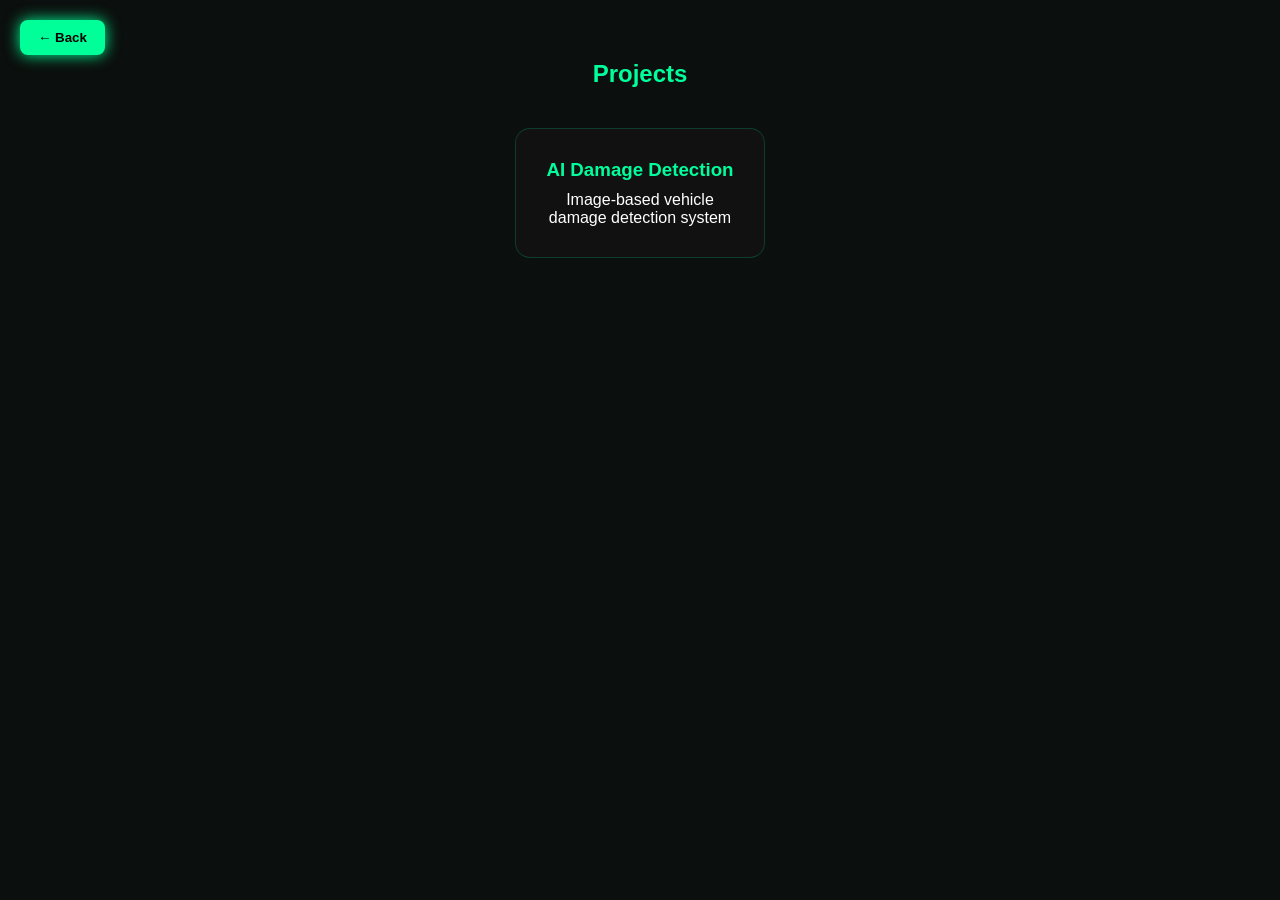
==== ai-damage-detection.html @ c366d210 "Updated portfolio website" ====
<!DOCTYPE html>
<html lang="en">
<head>
    <meta charset="UTF-8">
    <title>AI Damage Detection</title>
    <link rel="stylesheet" href="style.css">
</head>

<body>

<!-- BACK BUTTON -->
<button class="back-btn" onclick="goBack()">← Back</button>

<section class="projects" id="projects">
    <h2>Projects</h2>

    <div class="project-box">

        <!-- AI Damage Detection Project -->
        <a href="https://id-preview--5a998eb5-b7a9-4463-8d39-947fd8b8b6ab.lovable.app/auth"
           target="_blank"
           class="project-link">

            <div class="card">
                <h3>AI Damage Detection</h3>
                <p>Image-based vehicle damage detection system</p>
            </div>

        </a>

    </div>
</section>

<!-- JAVASCRIPT -->
<script>
function goBack() {
    window.history.back();
}
</script>

</body>
</html>
---- style.css ----
html{
    scroll-behavior:smooth;
}
:root{
    --primary-green:#00ff9c;
}
*{
    margin:0;
    padding:0;
    box-sizing:border-box;
    font-family: Arial, Helvetica, sans-serif;
}

body{
    background:#0b0f0d;
    color:#e5e5e5;
}

/* HEADER */
header{
    display:flex;
    justify-content:space-between;
    align-items:center;
    padding:20px 60px;
}

.logo{
    font-size:24px;
    font-weight:bold;
    color:#00ff9c;
}

.logo span{
    color:#ffffff;
}

nav a{
    margin-left:25px;
    text-decoration:none;
    color:#ccc;
}

nav a:hover{
    color:#00ff9c;
}

/* HERO */
.hero{
    display:flex;
    justify-content:space-between;
    align-items:center;
    padding:80px 60px;
    flex-wrap:wrap;
}

.hero-text h1{
    font-size:48px;
    line-height:1.2;
}

.hero-text span{
    color:#00ff9c;
}

.hero-text p{
    margin:20px 0;
    color:#aaa;
}

.btn{
    display:inline-block;
    padding:12px 30px;
    background:#00ff9c;
    color:#000;
    border-radius:30px;
    text-decoration:none;
    font-weight:bold;
}

.hero-img img{
    width:280px;
    height:280px;
    object-fit:cover;
    border-radius:50%;
    border:4px solid #00ff9c;
    box-shadow:0 0 25px #00ff9c;
}


/* SKILLS */
.skills, .projects{
    padding:60px;
    text-align:center;
}

.skills h2, .projects h2{
    margin-bottom:40px;
    color:#00ff9c;
}

.skill-box, .project-box{
    display:flex;
    justify-content:center;
    gap:30px;
    flex-wrap:wrap;
}

.card{
    background:#111;
    padding:30px;
    width:250px;
    border-radius:15px;
    border:1px solid #00ff9c30;
}

.card h3{
    color:#00ff9c;
    margin-bottom:10px;
}

/* FOOTER */
footer{
    text-align:center;
    padding:40px;
    background:#050705;
    margin-top:40px;
}

.hero-img{
    display:flex;
    justify-content:center;
    align-items:center;
}

.photo-bg{
    width:360px;
    height:360px;
    border-radius:50%;
    background:#f2f2f2;   /* light background like sample */
    display:flex;
    justify-content:center;
    align-items:center;
}

.photo-bg img{
    width:300px;
    height:300px;
    border-radius:50%;
    object-fit:cover;
}

@media (max-width:768px){
    .photo-bg{
        width:260px;
        height:260px;
    }
    .photo-bg img{
        width:220px;
        height:220px;
    }
}

.photo-bg{
    border:6px solid #6c63ff;
}

.photo-bg{
    box-shadow:0 10px 30px rgba(0,0,0,0.1);
}

.buttons{
    display:flex;
    gap:15px;
    margin-top:25px;
}

.btn{
    padding:12px 22px;
    border-radius:8px;
    text-decoration:none;
    font-weight:600;
    display:inline-flex;
    align-items:center;
    gap:8px;
}

.primary{
    background:transparent;
    color:var(--primary-green);
    border:2px solid var(--primary-green);
}

.primary:hover{
    background:var(--primary-green);
    color:#000;
}
.secondary{
    background:transparent;
    color:var(--primary-green);
    border:2px solid var(--primary-green);
}

.secondary:hover{
    background:var(--primary-green);
    color:#000;
}


/* SOCIAL ICONS */
.social-icons{
    margin-top:30px;
    display:flex;
    gap:15px;
}

.social-icons a{
    width:42px;
    height:42px;
    border-radius:50%;
    background:#0b0f0d;
    border:2px solid var(--primary-green);
    display:flex;
    align-items:center;
    justify-content:center;
    box-shadow:0 0 15px rgba(0,255,156,0.4);
}

.social-icons img{
    width:20px;
    filter:invert(69%) sepia(76%) saturate(462%) hue-rotate(93deg);
}

.social-icons a:hover{
    box-shadow:0 0 30px var(--primary-green);
    transform:scale(1.1);
    transition:0.3s;
}

.typing{
    color:var(--primary-green);
    border-right:3px solid var(--primary-green);
    padding-right:5px;
    white-space:nowrap;
    overflow:hidden;
    animation: blink 0.7s infinite;
}

@keyframes blink{
    50%{ border-color: transparent; }
}

.skills-section{
    background:#050a08;
    padding:80px 20px;
}

.skills-section h2{
    text-align:center;
    color:#00ff9c;
    font-size:36px;
    margin-bottom:40px;
    text-shadow:0 0 15px #00ff9c;
}

/* MAIN BOX */
.skills-box{
    max-width:700px;
    margin:0 auto;
    background:#579e66;
    padding:40px 35px;
    border-radius:20px;
    box-shadow:0 15px 40px rgba(0,0,0,0.3);
}

/* SKILL ROW */
.skill{
    margin-bottom:28px;
}

.skill span{
    display:block;
    font-weight:600;
    margin-bottom:8px;
    color:#111;
}

/* BAR */
.progress{
    background:#e6e6e6;
    height:8px;
    border-radius:10px;
    overflow:hidden;
}

.progress-bar{
    height:100%;
    width:0;
    background:#00e6c3;
    border-radius:10px;
    transition:width 1.2s ease;
}

.html{ width:90%; }
.css{ width:70%; }
.js{ width:70%; }
.python{ width:90%; }
.php{ width:70%; }

.skills{
    padding:80px 60px;
    background:#050a08;
}

.skills h2{
    text-align:center;
    color:#00ff9c;
    margin-bottom:40px;
    font-size:32px;
    text-shadow:0 0 10px #00ff9c;
}

.skills-list{
    max-width:700px;
    margin:0 auto;
    background:#0b0f0d;
    padding:30px 40px;
    border-radius:15px;
    box-shadow:0 0 25px rgba(0,255,156,0.15);
}

.skills-list p{
    font-size:18px;
    color:#e5e5e5;
    margin-bottom:20px;
    line-height:1.6;
}

.skills-list span{
    color:#00ff9c;
    font-weight:600;
}

.project-link{
    text-decoration:none;
    color:inherit;
}

.project-link .card{
    cursor:pointer;
    transition:0.3s;
}

.project-link .card:hover{
    transform:translateY(-8px);
    box-shadow:0 0 30px rgba(0,255,156,0.4);
}

.project-detail{
    padding:80px 60px;
    color:#e5e5e5;
    background:#050a08;
}

.project-detail h1{
    color:#00ff9c;
    margin-bottom:20px;
}

.project-detail ul{
    margin:20px 0;
}

.project-detail li{
    margin-bottom:8px;
}

body{
    margin:0;
    font-family:Segoe UI, sans-serif;
  
    color:white;
}

.login-container{
    display:flex;
    height:100vh;
}

.left{
    flex:1;
    padding:80px;
    background:linear-gradient(135deg,#041824,#02050c);
}



.stats{
    display:flex;
    gap:20px;
    margin-top:40px;
}



.stat-box.green{
    color:#00ff7f;
}

.right{
    flex:1;
    display:flex;
    flex-direction:column;
    justify-content:center;
    align-items:center;
    background:#020814;
}


.btn:hover{
    background:#00eaff;
}

.back-btn {
    position: fixed;
    top: 20px;
    left: 20px;
    background: #00ff99;
    color: #000;
    border: none;
    padding: 10px 18px;
    border-radius: 8px;
    font-weight: bold;
    cursor: pointer;
    box-shadow: 0 0 15px #00ff99;
    transition: 0.3s;
}

.back-btn:hover {
    background: #00cc77;
    box-shadow: 0 0 25px #00ff99;
}

.contact {
    padding: 100px 20px;
    text-align: center;
    background: #050b08;
}

.contact h2 {
    color: #00ff99;
    margin-bottom: 30px;
    font-size: 32px;
}

.contact-box {
    max-width: 400px;
    margin: auto;
    background: #0f1f17;
    padding: 30px;
    border-radius: 15px;
    box-shadow: 0 0 25px #00ff99;
}

.contact-box p {
    color: #ffffff;
    font-size: 18px;
    margin: 15px 0;
}

.contact-box span {
    color: #00ff99;
    font-weight: bold;
}

.contact {
    padding: 100px 20px;
    text-align: center;
    background: #050b08;
}

.contact h2 {
    color: #00ff99;
    margin-bottom: 30px;
    font-size: 32px;
}

.contact-box {
    max-width: 350px;
    margin: auto;
    background: #0f1f17;
    padding: 30px;
    border-radius: 15px;
    box-shadow: 0 0 30px #00ff99;
}

.contact-item {
    display: flex;
    align-items: center;
    justify-content: center;
    gap: 15px;
    margin: 20px 0;
}

.contact-item i {
    font-size: 26px;
    color: #00ff99;
}

.contact-item button {
    background: transparent;
    border: 1px solid #00ff99;
    color: #00ff99;
    padding: 10px 16px;
    border-radius: 8px;
    cursor: pointer;
}

.contact-item button:hover {
    background: #00ff99;
    color: #000;
}

.phone-number {
    color: white;
    font-size: 18px;
}

.profile-container {
    width: 260px;
    height: 260px;
    border-radius: 50%;
    border: 4px solid #00ff99;
    box-shadow: 0 0 40px #00ff99;
    overflow: hidden;        /* MOST IMPORTANT */
    background: transparent; /* REMOVE COLOR */
}

.profile-container img {
    width: 100%;
    height: 100%;
    object-fit: cover;      /* image correct-aa fit aagum */
    border-radius: 50%;
}

.profile-pic {
    width: 320px;
    height: 320px;
    border-radius: 50%;
    display: flex;
    align-items: center;
    justify-content: center;

    /* Neon ring */
    border: 4px solid #00ff99;
    box-shadow: 
        0 0 25px #00ff99,
        0 0 50px #00ff99;

    animation: pulseGlow 3s infinite ease-in-out;
}

.profile-pic img {
    width: 100%;
    height: 100%;
    border-radius: 50%;
    object-fit: cover;
}

/* Animation */
@keyframes pulseGlow {
    0% {
        transform: scale(1) rotate(0deg);
        box-shadow: 0 0 25px #00ff99;
    }
    50% {
        transform: scale(1.05) rotate(1deg);
        box-shadow: 
            0 0 40px #00ff99,
            0 0 80px #00ff99;
    }
    100% {
        transform: scale(1) rotate(0deg);
        box-shadow: 0 0 25px #00ff99;
    }
}

.profile-pic:hover {
    box-shadow: 
        0 0 60px #00ff99,
        0 0 120px #00ff99;
    transition: 0.3s;
}

.footer {
    width: 100%;
    text-align: center;
    padding: 20px 0;
    margin-top: 60px;

    color: #aaa;
    font-size: 14px;
    letter-spacing: 1px;

    border-top: 1px solid rgba(0, 255, 153, 0.3);
    background: transparent;
}

.footer p {
    margin: 0;
}
.footer p:hover {
    color: #00ff99;
    text-shadow: 0 0 10px #00ff99;
    transition: 0.3s;
}

html {
    scroll-behavior: smooth;
}

#starCanvas {
  position: fixed;
  top: 0;
  left: 0;
  width: 100%;
  height: 100%;
  pointer-events: none; /* click block aagakoodadhu */
  z-index: 1;
}

#starCanvas {
  position: fixed;
  inset: 0;
  pointer-events: none;
  z-index: 1;
}
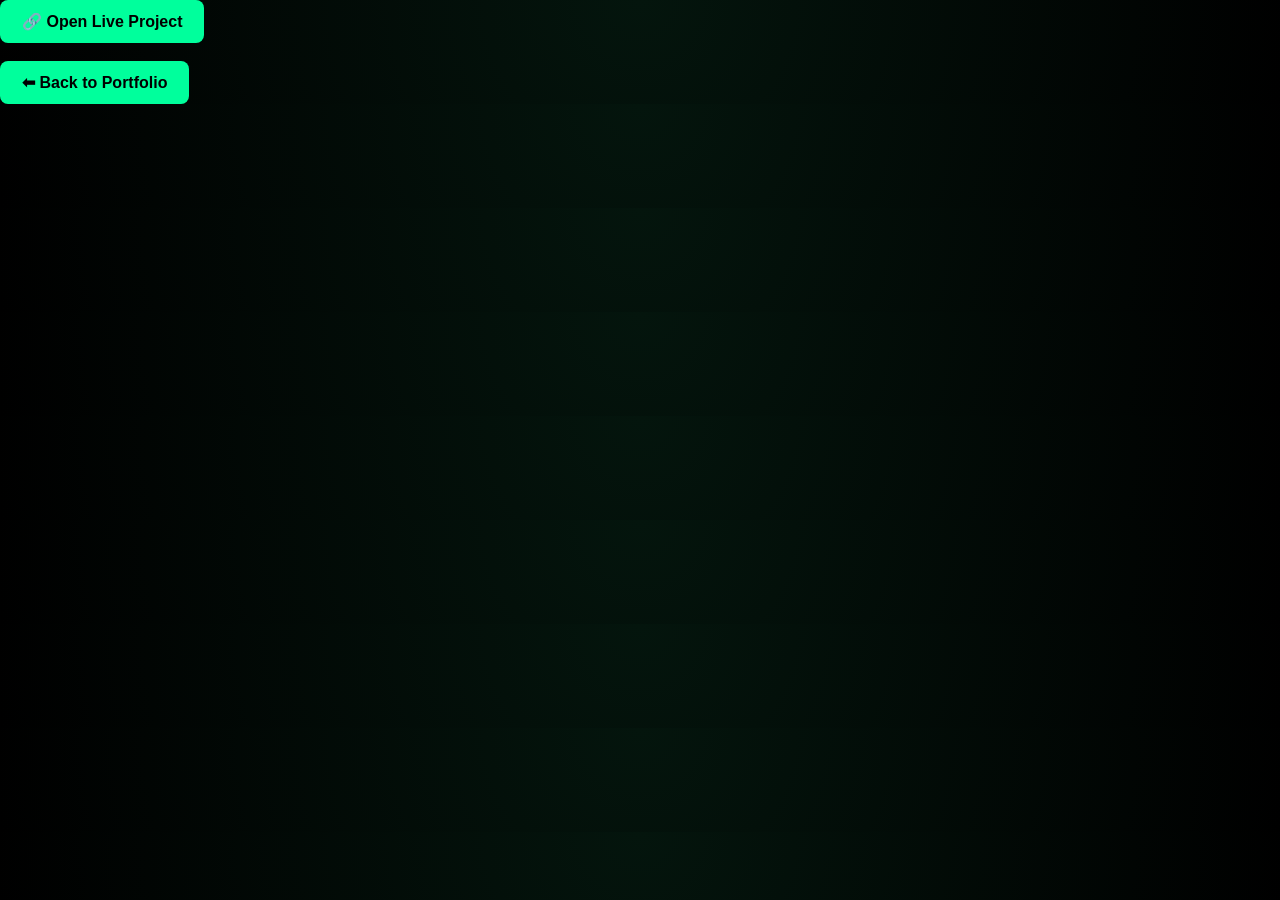
==== commit e1e97350: "Refactor AI Damage Detection HTML structure Updated the body class and modified project link structu" ====
--- a/ai-damage-detection.html
+++ b/ai-damage-detection.html
@@ -6,37 +6,19 @@
     <link rel="stylesheet" href="style.css">
 </head>
 
-<body>
+<body class="projects-page">
+    
 
-<!-- BACK BUTTON -->
-<button class="back-btn" onclick="goBack()">← Back</button>
-
-<section class="projects" id="projects">
-    <h2>Projects</h2>
-
-    <div class="project-box">
-
-        <!-- AI Damage Detection Project -->
         <a href="https://id-preview--5a998eb5-b7a9-4463-8d39-947fd8b8b6ab.lovable.app/auth"
            target="_blank"
-           class="project-link">
+           class="btn">
+           🔗 Open Live Project
+  </a>
+  <br><br>
 
-            <div class="card">
-                <h3>AI Damage Detection</h3>
-                <p>Image-based vehicle damage detection system</p>
-            </div>
+  <a href="index.html" class="btn">⬅ Back to Portfolio</a>
 
-        </a>
 
-    </div>
-</section>
-
-<!-- JAVASCRIPT -->
-<script>
-function goBack() {
-    window.history.back();
-}
-</script>
-
+        
 </body>
 </html>
--- a/style.css
+++ b/style.css
@@ -635,3 +635,147 @@
   z-index: 1;
 }
 
+* {
+  margin: 0;
+  padding: 0;
+  box-sizing: border-box;
+  font-family: "Segoe UI", sans-serif;
+}
+
+body {
+  background: radial-gradient(circle at top, #0f3d2e, #020b08);
+  color: #aaffdd;
+}
+
+.contact-section {
+  min-height: 100vh;
+  padding: 80px 10%;
+  text-align: center;
+}
+
+.title {
+  font-size: 3rem;
+  color: #00ff99;
+  text-shadow: 0 0 20px #00ff99;
+}
+
+.subtitle {
+  margin: 15px 0 60px;
+  color: #88ffcc;
+}
+
+.contact-wrapper {
+  display: flex;
+  gap: 40px;
+  justify-content: center;
+  flex-wrap: wrap;
+}
+
+.contact-box,
+.form-box {
+  background: rgba(0, 255, 153, 0.05);
+  border: 1px solid #00ff99;
+  box-shadow: 0 0 25px #00ff99;
+  border-radius: 15px;
+  padding: 30px;
+  width: 350px;
+}
+
+.contact-box h3 {
+  margin-bottom: 20px;
+  color: #00ff99;
+}
+
+.contact-box p {
+  margin: 12px 0;
+}
+
+.form-box input,
+.form-box textarea {
+  width: 100%;
+  margin-bottom: 15px;
+  padding: 12px;
+  background: transparent;
+  border: 1px solid #00ff99;
+  color: #aaffdd;
+  border-radius: 8px;
+}
+
+.form-box textarea {
+  height: 100px;
+  resize: none;
+}
+
+.form-box button {
+  width: 100%;
+  padding: 12px;
+  background: #00ff99;
+  color: #002b1c;
+  border: none;
+  border-radius: 8px;
+  font-weight: bold;
+  cursor: pointer;
+  transition: 0.3s;
+}
+
+.form-box button:hover {
+  box-shadow: 0 0 25px #00ff99;
+  transform: scale(1.05);
+}
+
+#star-container {
+  position: fixed;
+  top: 0;
+  left: 0;
+  pointer-events: none;
+  width: 100%;
+  height: 100%;
+  z-index: 9999;
+}
+
+.star {
+  position: absolute;
+  width: 6px;
+  height: 6px;
+  background: #00ff99;
+  box-shadow: 0 0 10px #00ff99, 0 0 20px #00ff99;
+  clip-path: polygon(
+    50% 0%,
+    61% 35%,
+    98% 35%,
+    68% 57%,
+    79% 91%,
+    50% 70%,
+    21% 91%,
+    32% 57%,
+    2% 35%,
+    39% 35%
+  );
+  animation: fadeOut 0.8s linear forwards;
+}
+
+@keyframes fadeOut {
+  to {
+    transform: scale(0) rotate(180deg);
+    opacity: 0;
+  }
+}
+
+#starCanvas {
+  position: fixed;
+  top: 0;
+  left: 0;
+  z-index: 9999;
+  pointer-events: none;
+}
+
+body {
+  background: radial-gradient(circle at top, #04150d, #000);
+}
+
+#starCanvas {
+  position: fixed;
+  inset: 0;
+  z-index: 0;
+  pointer-events: none;
+}
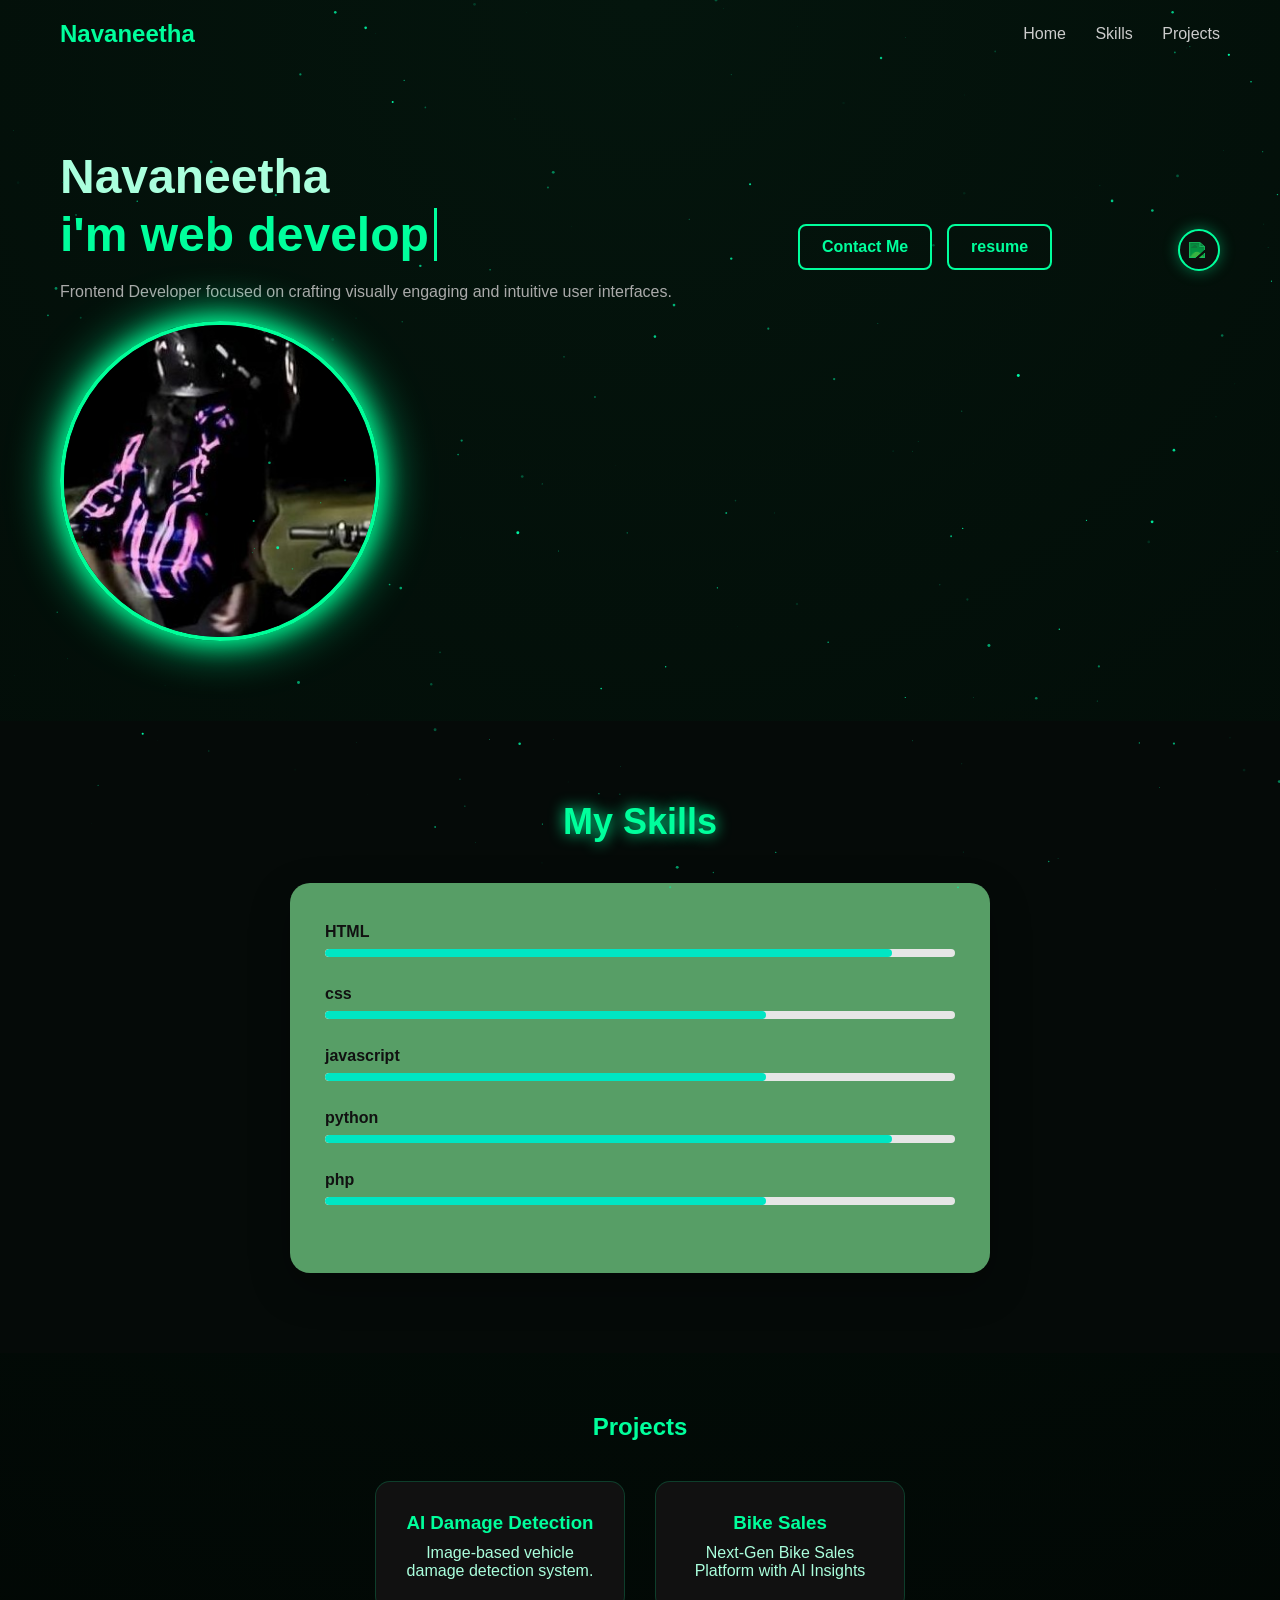
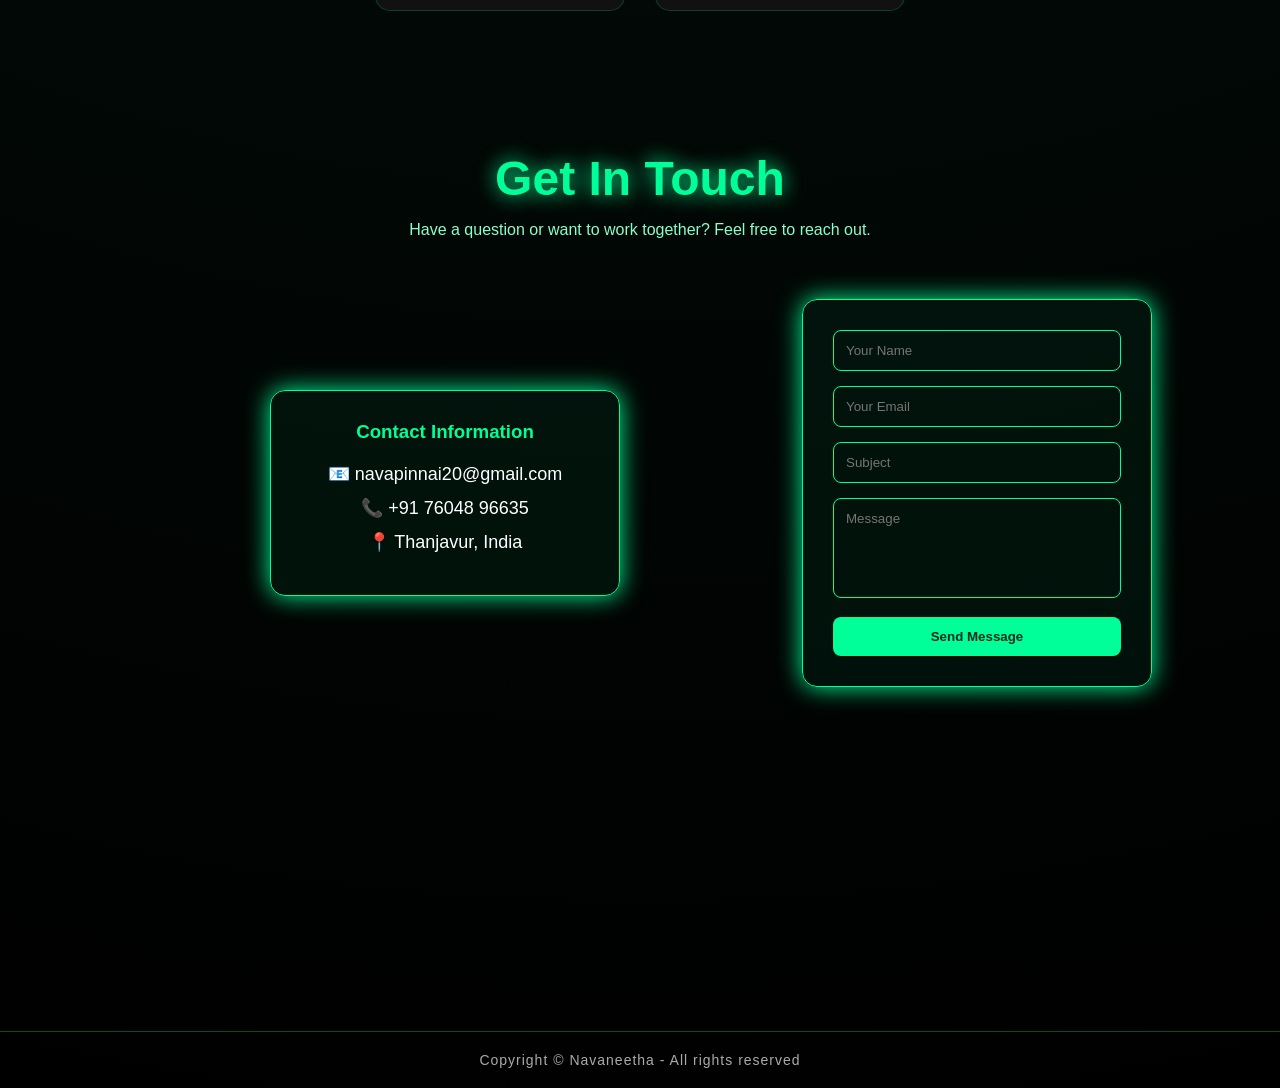
==== commit 36f7ba2f: "Refactor AI Damage Detection page for portfolio use Updated the title and structure of the AI Damage" ====
--- a/ai-damage-detection.html
+++ b/ai-damage-detection.html
@@ -1,24 +1,206 @@
+<!DOCTYPE html>
+<html lang="en">
+<link rel="stylesheet" href="https://cdnjs.cloudflare.com/ajax/libs/font-awesome/6.5.0/css/all.min.css">
+
+<head>
+    <meta charset="UTF-8">
+    <title>Nava | Full-Stack Developer</title>
+    <link rel="stylesheet" href="style.css">
+    <meta name="viewport" content="width=device-width, initial-scale=1.0">
+
+</head>
+<body>
+    <canvas id="starCanvas"></canvas>
+
+
+<header>
+    <div class="logo">Navaneetha<span></span></div>
+    <nav>
+        <a href="#home">Home</a>
+        <a href="#skills">Skills</a>
+        <a href="#projects">Projects</a>
+    </nav>
+</header>
+
+<section class="hero" id="home">
+    <div class="hero-text">
+        <h1>Navaneetha<br><span class="typing"></span></h1>
+        <p>
+            Frontend Developer focused on crafting visually engaging and intuitive user interfaces.<br>
+        </p>
+        
+    </div>
+    <div class="buttons">
+    <a href="#contact" class="btn primary">Contact Me</a>
+
+    <a href="Nava_CV.pdf" class="btn secondary" download>
+        resume
+    </a>
+</div>
+<div class="social-icons">
+    <a href="https://www.linkedin.com/in/navaneetha-u" target="_blank">
+        <img src="https://cdn.jsdelivr.net/gh/devicons/devicon/icons/linkedin/linkedin-original.svg">
+    </a>
+
+</div>
+
+
+<div class="profile-pic">
+    <img src="images/profile.jpeg" alt="Profile Photo">
+</div>
+
+
+</section>
+
+<section id="skills" class="skills-section">
+    <h2>My Skills</h2>
+
+    <div class="skills-box">
+
+        <div class="skill">
+            <span>HTML</span>
+            <div class="progress">
+                <div class="progress-bar html"></div>
+            </div>
+        </div>
+
+        <div class="skill">
+            <span>css</span>
+            <div class="progress">
+                <div class="progress-bar css"></div>
+            </div>
+        </div>
+
+        <div class="skill">
+            <span>javascript</span>
+            <div class="progress">
+                <div class="progress-bar js"></div>
+            </div>
+        </div>
+
+        <div class="skill">
+            <span>python</span>
+            <div class="progress">
+                <div class="progress-bar python"></div>
+            </div>
+        </div>
+
+        <div class="skill">
+            <span>php</span>
+            <div class="progress">
+               <div class="progress-bar php"></div>
+            </div>
+        </div>
+
+</section>
+
+
+<section class="projects" id="projects">
+  <h2>Projects</h2>
+
+  <div class="project-box">
+
+    <!-- AI Damage Detection -->
+    <a href="ai-damage-detection.html" class="project-link">
+      <div class="card">
+        <h3>AI Damage Detection</h3>
+        <p>Image-based vehicle damage detection system.</p>
+      </div>
+    </a>
+
+    <!-- Bike Sales -->
+    <a href="bike-sales.html" class="project-link">
+      <div class="card">
+        <h3>Bike Sales</h3>
+        <p>Next-Gen Bike Sales Platform with AI Insights</p>
+      </div>
+    </a>
+
+  </div>
+</section>
+
+
 <!DOCTYPE html>
 <html lang="en">
 <head>
-    <meta charset="UTF-8">
-    <title>AI Damage Detection</title>
-    <link rel="stylesheet" href="style.css">
+  <meta charset="UTF-8" />
+  <title>Contact</title>
+  <link rel="stylesheet" href="style.css" />
+  <script src="https://cdn.jsdelivr.net/npm/emailjs-com@3/dist/email.min.js"></script>
 </head>
-
-<body class="projects-page">
-    
-
-        <a href="https://id-preview--5a998eb5-b7a9-4463-8d39-947fd8b8b6ab.lovable.app/auth"
-           target="_blank"
-           class="btn">
-           🔗 Open Live Project
-  </a>
-  <br><br>
-
-  <a href="index.html" class="btn">⬅ Back to Portfolio</a>
-
-
-        
+<body>
+
+<section class="contact-section" id="contact">
+  <h1 class="title">Get In Touch</h1>
+  <p class="subtitle">
+    Have a question or want to work together? Feel free to reach out.
+  </p>
+
+  <div class="contact-wrapper">
+
+    <!-- LEFT BOX -->
+    <div class="contact-box">
+      <h3>Contact Information</h3>
+      <p>📧 navapinnai20@gmail.com</p>
+      <p>📞 +91 76048 96635</p>
+      <p>📍 Thanjavur, India</p>
+    </div>
+
+    <!-- RIGHT BOX -->
+    <form class="form-box" id="contact-form">
+      <input type="text" name="name" placeholder="Your Name" required />
+      <input type="email" name="email" placeholder="Your Email" required />
+      <input type="text" name="subject" placeholder="Subject" />
+      <textarea name="message" placeholder="Message" required></textarea>
+      <button type="submit">Send Message</button>
+    </form>
+
+  </div>
+</section>
+
+<script src="script.js"></script>
 </body>
 </html>
+
+
+
+
+<script>
+const text = "i'm web developer";
+let index = 0;
+
+function typeEffect(){
+    if(index < text.length){
+        document.querySelector(".typing").innerHTML += text.charAt(index);
+        index++;
+        setTimeout(typeEffect, 120);
+    }
+}
+
+typeEffect();
+</script>
+
+<script>
+function copyEmail() {
+    const email = "navapinnai20@gmail.com"; // 👈 your email
+    navigator.clipboard.writeText(email);
+    alert("Email copied to clipboard!");
+}
+</script>
+
+<footer class="footer">
+    <p>Copyright © Navaneetha - All rights reserved</p>
+</footer>
+
+<!-- Star Trail Canvas -->
+<canvas id="starCanvas"></canvas>
+
+<script src="script.js"></script>
+
+<canvas id="starCanvas"></canvas>
+<script src="script.js"></script>
+
+<div id="star-container"></div>
+
+</body>
+</html>
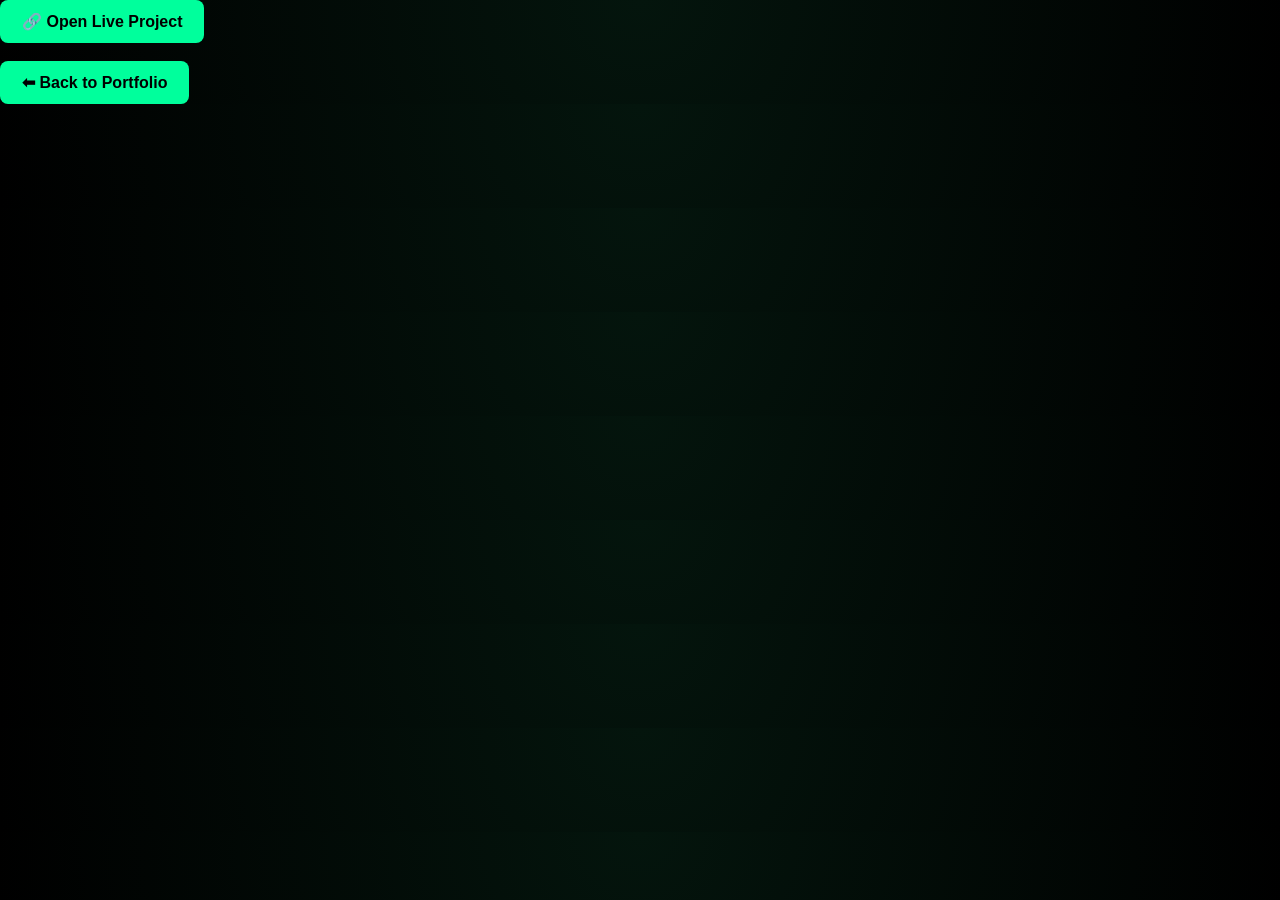
==== commit 479fe965: "Revise AI Damage Detection page layout and title Updated the title and structure of the AI Damage De" ====
--- a/ai-damage-detection.html
+++ b/ai-damage-detection.html
@@ -1,206 +1,24 @@
-<!DOCTYPE html>
-<html lang="en">
-<link rel="stylesheet" href="https://cdnjs.cloudflare.com/ajax/libs/font-awesome/6.5.0/css/all.min.css">
-
-<head>
-    <meta charset="UTF-8">
-    <title>Nava | Full-Stack Developer</title>
-    <link rel="stylesheet" href="style.css">
-    <meta name="viewport" content="width=device-width, initial-scale=1.0">
-
-</head>
-<body>
-    <canvas id="starCanvas"></canvas>
-
-
-<header>
-    <div class="logo">Navaneetha<span></span></div>
-    <nav>
-        <a href="#home">Home</a>
-        <a href="#skills">Skills</a>
-        <a href="#projects">Projects</a>
-    </nav>
-</header>
-
-<section class="hero" id="home">
-    <div class="hero-text">
-        <h1>Navaneetha<br><span class="typing"></span></h1>
-        <p>
-            Frontend Developer focused on crafting visually engaging and intuitive user interfaces.<br>
-        </p>
-        
-    </div>
-    <div class="buttons">
-    <a href="#contact" class="btn primary">Contact Me</a>
-
-    <a href="Nava_CV.pdf" class="btn secondary" download>
-        resume
-    </a>
-</div>
-<div class="social-icons">
-    <a href="https://www.linkedin.com/in/navaneetha-u" target="_blank">
-        <img src="https://cdn.jsdelivr.net/gh/devicons/devicon/icons/linkedin/linkedin-original.svg">
-    </a>
-
-</div>
-
-
-<div class="profile-pic">
-    <img src="images/profile.jpeg" alt="Profile Photo">
-</div>
-
-
-</section>
-
-<section id="skills" class="skills-section">
-    <h2>My Skills</h2>
-
-    <div class="skills-box">
-
-        <div class="skill">
-            <span>HTML</span>
-            <div class="progress">
-                <div class="progress-bar html"></div>
-            </div>
-        </div>
-
-        <div class="skill">
-            <span>css</span>
-            <div class="progress">
-                <div class="progress-bar css"></div>
-            </div>
-        </div>
-
-        <div class="skill">
-            <span>javascript</span>
-            <div class="progress">
-                <div class="progress-bar js"></div>
-            </div>
-        </div>
-
-        <div class="skill">
-            <span>python</span>
-            <div class="progress">
-                <div class="progress-bar python"></div>
-            </div>
-        </div>
-
-        <div class="skill">
-            <span>php</span>
-            <div class="progress">
-               <div class="progress-bar php"></div>
-            </div>
-        </div>
-
-</section>
-
-
-<section class="projects" id="projects">
-  <h2>Projects</h2>
-
-  <div class="project-box">
-
-    <!-- AI Damage Detection -->
-    <a href="ai-damage-detection.html" class="project-link">
-      <div class="card">
-        <h3>AI Damage Detection</h3>
-        <p>Image-based vehicle damage detection system.</p>
-      </div>
-    </a>
-
-    <!-- Bike Sales -->
-    <a href="bike-sales.html" class="project-link">
-      <div class="card">
-        <h3>Bike Sales</h3>
-        <p>Next-Gen Bike Sales Platform with AI Insights</p>
-      </div>
-    </a>
-
-  </div>
-</section>
-
-
 <!DOCTYPE html>
 <html lang="en">
 <head>
-  <meta charset="UTF-8" />
-  <title>Contact</title>
-  <link rel="stylesheet" href="style.css" />
-  <script src="https://cdn.jsdelivr.net/npm/emailjs-com@3/dist/email.min.js"></script>
+    <meta charset="UTF-8">
+    <title>AI Damage Detection</title>
+    <link rel="stylesheet" href="style.css">
 </head>
-<body>
 
-<section class="contact-section" id="contact">
-  <h1 class="title">Get In Touch</h1>
-  <p class="subtitle">
-    Have a question or want to work together? Feel free to reach out.
-  </p>
+<body class="projects-page">
+    
 
-  <div class="contact-wrapper">
+        <a href="https://id-preview--5a998eb5-b7a9-4463-8d39-947fd8b8b6ab.lovable.app/auth"
+           target="_blank"
+           class="btn">
+           🔗 Open Live Project
+  </a>
+  <br><br>
 
-    <!-- LEFT BOX -->
-    <div class="contact-box">
-      <h3>Contact Information</h3>
-      <p>📧 navapinnai20@gmail.com</p>
-      <p>📞 +91 76048 96635</p>
-      <p>📍 Thanjavur, India</p>
-    </div>
+  <a href="index.html" class="btn">⬅ Back to Portfolio</a>
 
-    <!-- RIGHT BOX -->
-    <form class="form-box" id="contact-form">
-      <input type="text" name="name" placeholder="Your Name" required />
-      <input type="email" name="email" placeholder="Your Email" required />
-      <input type="text" name="subject" placeholder="Subject" />
-      <textarea name="message" placeholder="Message" required></textarea>
-      <button type="submit">Send Message</button>
-    </form>
 
-  </div>
-</section>
-
-<script src="script.js"></script>
+        
 </body>
 </html>
-
-
-
-
-<script>
-const text = "i'm web developer";
-let index = 0;
-
-function typeEffect(){
-    if(index < text.length){
-        document.querySelector(".typing").innerHTML += text.charAt(index);
-        index++;
-        setTimeout(typeEffect, 120);
-    }
-}
-
-typeEffect();
-</script>
-
-<script>
-function copyEmail() {
-    const email = "navapinnai20@gmail.com"; // 👈 your email
-    navigator.clipboard.writeText(email);
-    alert("Email copied to clipboard!");
-}
-</script>
-
-<footer class="footer">
-    <p>Copyright © Navaneetha - All rights reserved</p>
-</footer>
-
-<!-- Star Trail Canvas -->
-<canvas id="starCanvas"></canvas>
-
-<script src="script.js"></script>
-
-<canvas id="starCanvas"></canvas>
-<script src="script.js"></script>
-
-<div id="star-container"></div>
-
-</body>
-</html>
